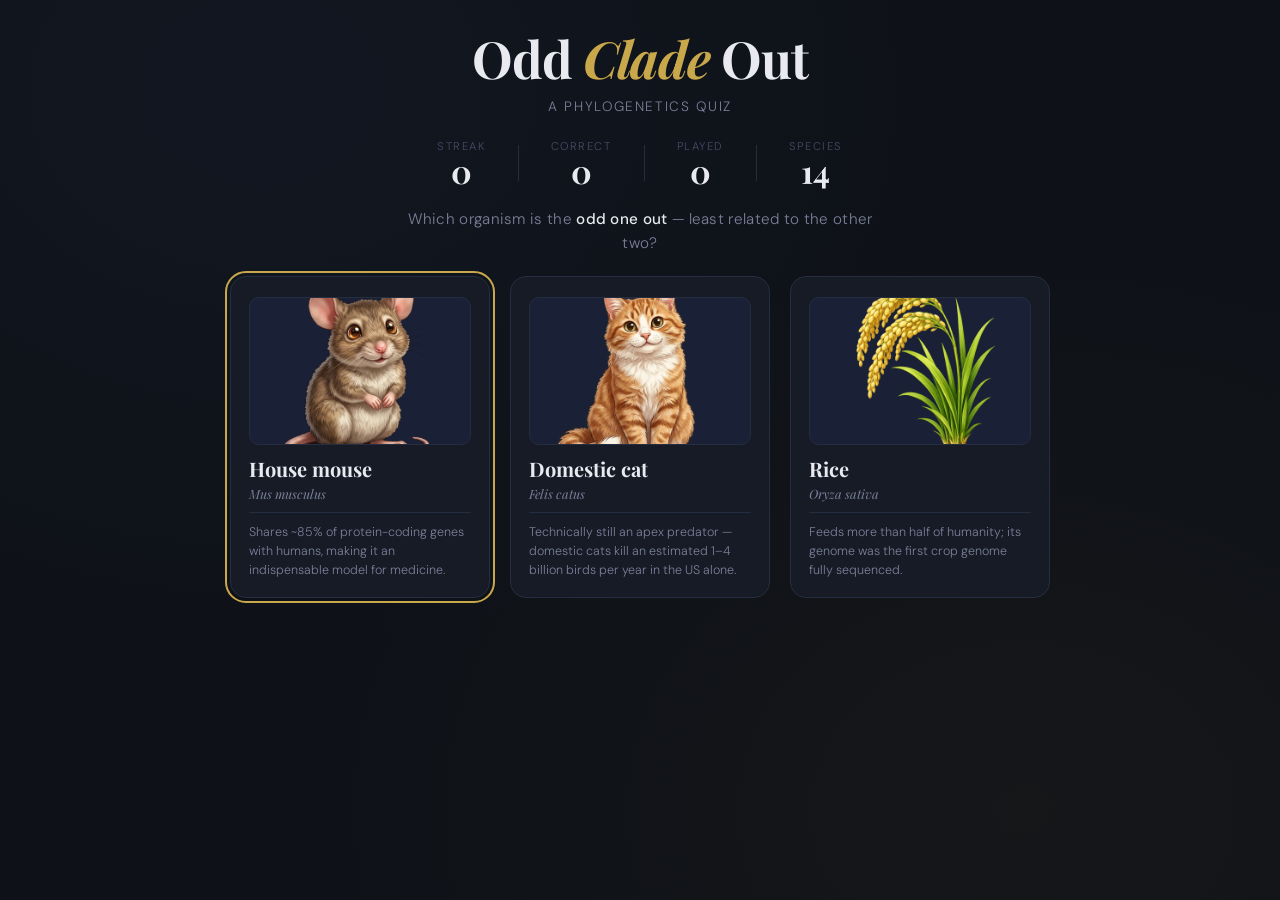
==== index.html @ dc3e4a96 "Rename entry point to index.html for GitHub Pages" ====
<!DOCTYPE html>
<html lang="en">
<head>
<meta charset="utf-8">
<title>Odd Clade Out</title>
<meta name="viewport" content="width=device-width, initial-scale=1.0">
<link rel="icon" href="favicon.png" />
<link rel="preconnect" href="https://fonts.googleapis.com">
<link href="https://fonts.googleapis.com/css2?family=Playfair+Display:ital,wght@0,700;1,400&family=DM+Sans:wght@300;400;500&display=swap" rel="stylesheet">
<link href="cladogame.css" rel="stylesheet">
</head>
<body>

<div id="streak-overlay">
  <div class="streak-message">🔥 On fire!</div>
</div>
<div id="newcreature-overlay">
  <div class="newcreature-inner">
    <div class="newcreature-badge">New creature unlocked!</div>
    <div class="newcreature-card">
      <div class="newcreature-image" id="newcreature-image"></div>
      <div class="newcreature-common" id="newcreature-common"></div>
      <div class="newcreature-sci" id="newcreature-sci"></div>
      <div class="card-divider"></div>
      <div class="newcreature-fact" id="newcreature-fact"></div>
    </div>
    <div class="newcreature-hint">Click anywhere to continue</div>
  </div>
</div>

<header>
  <h1 class="game-title">Odd <span>Clade</span> Out</h1>
  <p class="game-subtitle">A phylogenetics quiz</p>
</header>

<div class="score-bar">
  <div class="score-block">
    <span class="score-label">Streak</span>
    <span class="score-value" id="streak-display">0</span>
  </div>
  <div class="score-divider"></div>
  <div class="score-block">
    <span class="score-label">Correct</span>
    <span class="score-value" id="correct-display">0</span>
  </div>
  <div class="score-divider"></div>
  <div class="score-block">
    <span class="score-label">Played</span>
    <span class="score-value" id="played-display">0</span>
  </div>
  <div class="score-divider"></div>
  <div class="score-block">
    <span class="score-label">Species</span>
    <span class="score-value" id="species-display">0</span>
  </div>
</div>

<p class="prompt">
  Which organism is the <strong>odd one out</strong> — least related to the other two?
</p>

<div class="cards-grid" id="cards-grid"></div>
<div class="result-panel" id="result-panel"></div>
<button class="next-btn" id="next-btn" onclick="handleNextClick()">Next round →</button>

<script src="phylogeny.js"></script>
<script src="cladogame-logic.js"></script>
<script src="cladogame-ui.js"></script>
</body>
</html>
---- cladogame.css ----
*, *::before, *::after { box-sizing: border-box; margin: 0; padding: 0; }

:root {
  --bg:           #0e1117;
  --surface:      #161b26;
  --surface-hover:#1e2535;
  --border:       #252d40;
  --text-primary: #e8eaf0;
  --text-secondary:#7a8099;
  --text-dim:     #454d66;
  --gold:         #c9a84c;
  --gold-bg:      rgba(201,168,76,0.12);
  --gold-border:  rgba(201,168,76,0.4);
  --red:          #c94c4c;
  --red-bg:       rgba(201,76,76,0.12);
  --red-border:   rgba(201,76,76,0.4);
  --font-display: 'Playfair Display', Georgia, serif;
  --font-body:    'DM Sans', system-ui, sans-serif;
}

html, body {
  background: var(--bg);
  color: var(--text-primary);
  font-family: var(--font-body);
  font-weight: 300;
}

body {
  display: flex;
  flex-direction: column;
  align-items: center;
  min-height: 100vh;
  padding: 24px 24px 32px;
  background-image:
    radial-gradient(ellipse at 20% 10%, rgba(76,126,201,0.06) 0%, transparent 50%),
    radial-gradient(ellipse at 80% 90%, rgba(201,168,76,0.04) 0%, transparent 50%);
}

/* ── Header ── */
header {
  text-align: center;
  margin-bottom: 24px;
  animation: fadeDown 0.6s ease both;
}
.game-title {
  font-family: var(--font-display);
  font-size: clamp(2rem, 5vw, 3.2rem);
  font-weight: 700;
  letter-spacing: -0.02em;
  margin-bottom: 6px;
}
.game-title span { color: var(--gold); font-style: italic; }
.game-subtitle {
  font-size: 0.85rem;
  color: var(--text-secondary);
  letter-spacing: 0.12em;
  text-transform: uppercase;
}

/* ── Stats bar ── */
.score-bar {
  display: flex;
  align-items: center;
  gap: 32px;
  margin-bottom: 20px;
  animation: fadeDown 0.6s 0.1s ease both;
}
.score-block {
  display: flex;
  flex-direction: column;
  align-items: center;
  gap: 2px;
}
.score-label {
  font-size: 0.7rem;
  letter-spacing: 0.14em;
  text-transform: uppercase;
  color: var(--text-dim);
}
.score-value {
  font-family: var(--font-display);
  font-size: 2rem;
  font-weight: 700;
  line-height: 1;
  color: var(--text-primary);
}
.score-value.bump { animation: bump 0.25s ease; }
.score-divider { width: 1px; height: 36px; background: var(--border); }

/* ── Prompt ── */
.prompt {
  font-size: 0.95rem;
  color: var(--text-secondary);
  margin-bottom: 20px;
  letter-spacing: 0.02em;
  animation: fadeDown 0.6s 0.15s ease both;
  text-align: center;
  max-width: 480px;
  line-height: 1.6;
}
.prompt strong { color: var(--text-primary); font-weight: 500; }

/* ── Difficulty badge ── */
.difficulty-badge {
  font-size: 0.72rem;
  letter-spacing: 0.12em;
  text-transform: uppercase;
  color: var(--text-dim);
  margin-bottom: 16px;
  display: flex;
  align-items: center;
  gap: 7px;
}
.difficulty-badge .diff-dot {
  width: 7px;
  height: 7px;
  border-radius: 50%;
  flex-shrink: 0;
}
.difficulty-badge.easy   .diff-dot { background: #4caf7d; }
.difficulty-badge.medium .diff-dot { background: var(--gold); }
.difficulty-badge.hard   .diff-dot { background: #e0834a; }

/* ── Cards grid ── */
.cards-grid {
  display: grid;
  grid-template-columns: repeat(3, 1fr);
  gap: 20px;
  width: 100%;
  max-width: 820px;
  margin-bottom: 20px;
}

/* ── Card ── */
.card {
  background: var(--surface);
  border: 1px solid var(--border);
  border-radius: 16px;
  padding: 20px 18px 16px;
  display: flex;
  flex-direction: column;
  cursor: pointer;
  position: relative;
  overflow: hidden;
  transition: background 0.22s, border-color 0.22s, transform 0.22s, box-shadow 0.22s;
  animation: cardIn 0.5s ease both;
  user-select: none;
}
.card:nth-child(1) { animation-delay: 0.05s; }
.card:nth-child(2) { animation-delay: 0.12s; }
.card:nth-child(3) { animation-delay: 0.19s; }

.card:hover:not(.resolved) {
  background: var(--surface-hover);
  border-color: #353d58;
  transform: translateY(-4px);
  box-shadow: 0 12px 32px rgba(0,0,0,0.35);
}
.card:active:not(.resolved) { transform: translateY(-2px); }

.card.correct {
  background: var(--gold-bg);
  border-color: var(--gold-border);
  transform: translateY(-8px);
  box-shadow: 0 16px 40px rgba(201,168,76,0.15);
  cursor: default;
}
.card.wrong {
  background: var(--red-bg);
  border-color: var(--red-border);
  transform: translateY(-8px);
  box-shadow: 0 16px 40px rgba(201,76,76,0.15);
  cursor: default;
}
.card.dimmed { opacity: 0.45; cursor: default; pointer-events: none; transform: none; }
.card.resolved { cursor: default; pointer-events: none; }

/* ── Card contents ── */
.card-image {
  width: 100%;
  aspect-ratio: 3 / 2;
  border-radius: 10px;
  background: #1a2035;
  border: 1px solid var(--border);
  margin-bottom: 12px;
  display: flex;
  align-items: center;
  justify-content: center;
  overflow: hidden;
  flex-shrink: 0;
}
.card-image img { width: 100%; height: 100%; object-fit: cover; border-radius: 9px; }
.card-image-placeholder { display: flex; flex-direction: column; align-items: center; gap: 6px; }
.card-image-icon { font-size: 2.2rem; opacity: 0.25; }
.card-image-text { font-size: 0.65rem; letter-spacing: 0.1em; text-transform: uppercase; color: var(--text-dim); }

.card-common {
  font-family: var(--font-display);
  font-size: 1.25rem;
  font-weight: 700;
  line-height: 1.2;
  margin-bottom: 4px;
}
.card-sci {
  font-family: var(--font-display);
  font-style: italic;
  font-size: 0.8rem;
  color: var(--text-secondary);
  margin-bottom: 10px;
}
.card-divider { height: 1px; background: var(--border); margin-bottom: 10px; flex-shrink: 0; }
.card-fact { font-size: 0.78rem; color: var(--text-secondary); line-height: 1.55; flex-grow: 1; }

/* ── Wrong-card X overlay ── */
.card-overlay {
  position: absolute;
  inset: 0;
  display: flex;
  align-items: center;
  justify-content: center;
  border-radius: 15px;
  pointer-events: none;
  opacity: 0;
  transition: opacity 0.3s;
}
.card.wrong .card-overlay { opacity: 1; }
.x-mark { width: 56px; height: 56px; position: relative; }
.x-mark::before,
.x-mark::after {
  content: '';
  position: absolute;
  top: 50%; left: 50%;
  width: 48px; height: 3px;
  background: var(--red);
  border-radius: 2px;
  opacity: 0.8;
}
.x-mark::before { transform: translate(-50%,-50%) rotate(45deg); }
.x-mark::after  { transform: translate(-50%,-50%) rotate(-45deg); }

/* ── Result panel ── */
.result-panel {
  width: 100%;
  max-width: 820px;
  background: var(--surface);
  border: 1px solid var(--border);
  border-radius: 12px;
  padding: 20px 24px;
  font-size: 0.85rem;
  color: var(--text-secondary);
  line-height: 1.65;
  opacity: 0;
  transform: translateY(8px);
  transition: opacity 0.4s 0.3s, transform 0.4s 0.3s;
  margin-bottom: 16px;
  min-height: 60px;
}
.result-panel.visible { opacity: 1; transform: translateY(0); }
.result-panel strong { font-weight: 500; color: var(--text-primary); }
.result-panel .clade-name { font-style: italic; color: var(--gold); }

/* ── Next button ── */
.next-btn {
  background: transparent;
  border: 1px solid var(--border);
  color: var(--text-secondary);
  font-family: var(--font-body);
  font-size: 0.8rem;
  letter-spacing: 0.1em;
  text-transform: uppercase;
  padding: 10px 28px;
  border-radius: 100px;
  cursor: pointer;
  transition: all 0.2s;
  opacity: 0;
  pointer-events: none;
}
.next-btn.visible { opacity: 1; pointer-events: all; }
.next-btn:hover {
  background: var(--surface-hover);
  border-color: #404a66;
  color: var(--text-primary);
  transform: translateY(-1px);
}

/* ── Keyboard focus rings ── */
.card:focus-visible {
  outline: 2px solid var(--gold);
  outline-offset: 3px;
}
.next-btn:focus-visible {
  outline: 2px solid var(--text-secondary);
  outline-offset: 3px;
}

/* ── New-creature unlock overlay ── */
#newcreature-overlay {
  position: fixed;
  inset: 0;
  background: rgba(10, 12, 20, 0.88);
  backdrop-filter: blur(4px);
  z-index: 102;
  display: flex;
  align-items: center;
  justify-content: center;
  cursor: pointer;
  opacity: 0;
  pointer-events: none;
  transition: opacity 0.3s ease;
  overflow: hidden;
}
#newcreature-overlay.active {
  opacity: 1;
  pointer-events: auto;
}
.newcreature-inner {
  display: flex;
  flex-direction: column;
  align-items: center;
  gap: 16px;
  animation: none;
}
#newcreature-overlay.active .newcreature-inner {
  animation: newCreaturePop 0.5s cubic-bezier(0.175, 0.885, 0.32, 1.275) forwards;
}
.newcreature-badge {
  font-family: var(--font-display);
  font-size: clamp(0.9rem, 2.5vw, 1.2rem);
  font-weight: 700;
  letter-spacing: 0.14em;
  text-transform: uppercase;
  color: var(--gold);
  text-shadow: 0 0 30px rgba(201,168,76,0.6);
}
.newcreature-card {
  background: var(--surface);
  border: 1px solid var(--border);
  border-radius: var(--radius);
  padding: 20px;
  width: min(340px, 90vw);
  display: flex;
  flex-direction: column;
  align-items: center;
  gap: 10px;
  box-shadow: 0 0 60px rgba(201,168,76,0.25), 0 8px 32px rgba(0,0,0,0.5);
}
.newcreature-image {
  width: 100%;
  max-height: 220px;
  overflow: hidden;
  border-radius: calc(var(--radius) - 4px);
  display: flex;
  align-items: center;
  justify-content: center;
}
.newcreature-image img {
  width: 100%;
  height: 220px;
  object-fit: contain;
}
.newcreature-common {
  font-family: var(--font-display);
  font-size: clamp(1.4rem, 4vw, 1.9rem);
  font-weight: 700;
  color: var(--text-primary);
  text-align: center;
}
.newcreature-sci {
  font-style: italic;
  font-size: 0.85rem;
  color: var(--text-secondary);
  text-align: center;
}
.newcreature-fact {
  font-size: 0.82rem;
  color: var(--text-secondary);
  text-align: center;
  line-height: 1.5;
}
.newcreature-hint {
  font-size: 0.78rem;
  color: var(--text-secondary);
  opacity: 0.6;
  letter-spacing: 0.06em;
}
@keyframes newCreaturePop {
  from { opacity: 0; transform: scale(0.75) translateY(20px); }
  to   { opacity: 1; transform: scale(1) translateY(0); }
}

/* ── Hot-streak overlay ── */
#streak-overlay {
  position: fixed;
  inset: 0;
  pointer-events: none;
  z-index: 100;
  display: flex;
  align-items: center;
  justify-content: center;
  overflow: hidden;
}
#streak-overlay .streak-message {
  font-family: var(--font-display);
  font-size: clamp(2rem, 6vw, 4rem);
  font-weight: 700;
  font-style: italic;
  color: var(--gold);
  text-shadow: 0 0 40px rgba(201,168,76,0.6);
  opacity: 0;
  transform: scale(0.7);
  transition: none;
}
#streak-overlay.active .streak-message {
  animation: streakPop 1.6s ease forwards;
}
.particle {
  position: absolute;
  width: 8px;
  height: 8px;
  border-radius: 50%;
  background: hsl(var(--hue, 45), 90%, 65%);
  animation: particleFly 1s ease forwards;
  opacity: 0;
}

/* ── Keyframes ── */
@keyframes fadeDown {
  from { opacity: 0; transform: translateY(-12px); }
  to   { opacity: 1; transform: translateY(0); }
}
@keyframes cardIn {
  from { opacity: 0; transform: translateY(20px) scale(0.97); }
  to   { opacity: 1; transform: translateY(0) scale(1); }
}
@keyframes scoreFlash {
  0%   { color: var(--gold); transform: scale(1.35); }
  100% { color: var(--text-primary); transform: scale(1); }
}
@keyframes scoreFlashRed {
  0%   { color: var(--red); transform: scale(1.35); }
  100% { color: var(--text-primary); transform: scale(1); }
}
@keyframes bump {
  0%,100% { transform: scale(1); }
  50%      { transform: scale(1.35); }
}
@keyframes streakPop {
  0%   { opacity: 0;   transform: scale(0.7) rotate(-3deg); }
  15%  { opacity: 1;   transform: scale(1.1) rotate(1deg); }
  30%  { opacity: 1;   transform: scale(1)   rotate(0deg); }
  70%  { opacity: 1;   transform: scale(1)   rotate(0deg); }
  100% { opacity: 0;   transform: scale(0.9) rotate(2deg); }
}
@keyframes particleFly {
  0%   { opacity: 1;   transform: translate(0,0) scale(1); }
  100% { opacity: 0;   transform: translate(var(--dx,0), var(--dy,-80px)) scale(0.3); }
}

@media (max-width: 600px) {
  body { padding: 12px 16px 20px; }
  header { margin-bottom: 10px; }
  .score-bar { gap: 20px; margin-bottom: 10px; }
  .prompt { margin-bottom: 10px; }
  .difficulty-badge { margin-bottom: 10px; }
  .cards-grid { grid-template-columns: 1fr; max-width: 480px; gap: 10px; margin-bottom: 10px; }
  .result-panel { margin-bottom: 12px; }

  /* Hide empty panels before a round is answered — saves ~130px */
  .result-panel:not(.visible) { display: none; }
  .next-btn:not(.visible) { display: none; }

  /* Post-round: collapse cards into a compact 3-column strip.
     The full cards stay visible during the round; after answering they shrink
     so the explanation and Next button fit on screen without scrolling. */
  .cards-grid.post-round {
    grid-template-columns: repeat(3, 1fr);
    gap: 8px;
    margin-bottom: 12px;
  }
  .cards-grid.post-round .card {
    display: flex;
    flex-direction: column;
    align-items: center;
    justify-content: center;
    padding: 10px 6px;
    transform: none !important;  /* suppress the correct/wrong elevation */
  }
  .cards-grid.post-round .card-image,
  .cards-grid.post-round .card-sci,
  .cards-grid.post-round .card-divider,
  .cards-grid.post-round .card-fact,
  .cards-grid.post-round .card-overlay { display: none; }
  .cards-grid.post-round .card-common {
    font-size: 0.72rem;
    line-height: 1.3;
    text-align: center;
    margin-bottom: 0;
  }

  /* Horizontal card layout: thumbnail on left, name + sci stacked on right */
  .card {
    display: grid;
    grid-template-columns: 64px 1fr;
    grid-template-rows: auto auto;
    column-gap: 14px;
    padding: 12px 14px;
    align-items: center;
  }
  .card-image {
    grid-column: 1;
    grid-row: 1 / 3;
    width: 64px;
    height: 64px;
    aspect-ratio: 1 / 1;
    margin-bottom: 0;
  }
  .card-common {
    grid-column: 2;
    grid-row: 1;
    font-size: 1.05rem;
    margin-bottom: 2px;
    align-self: end;
  }
  .card-sci {
    grid-column: 2;
    grid-row: 2;
    margin-bottom: 0;
    align-self: start;
  }
  .card-divider,
  .card-fact { display: none; }
}
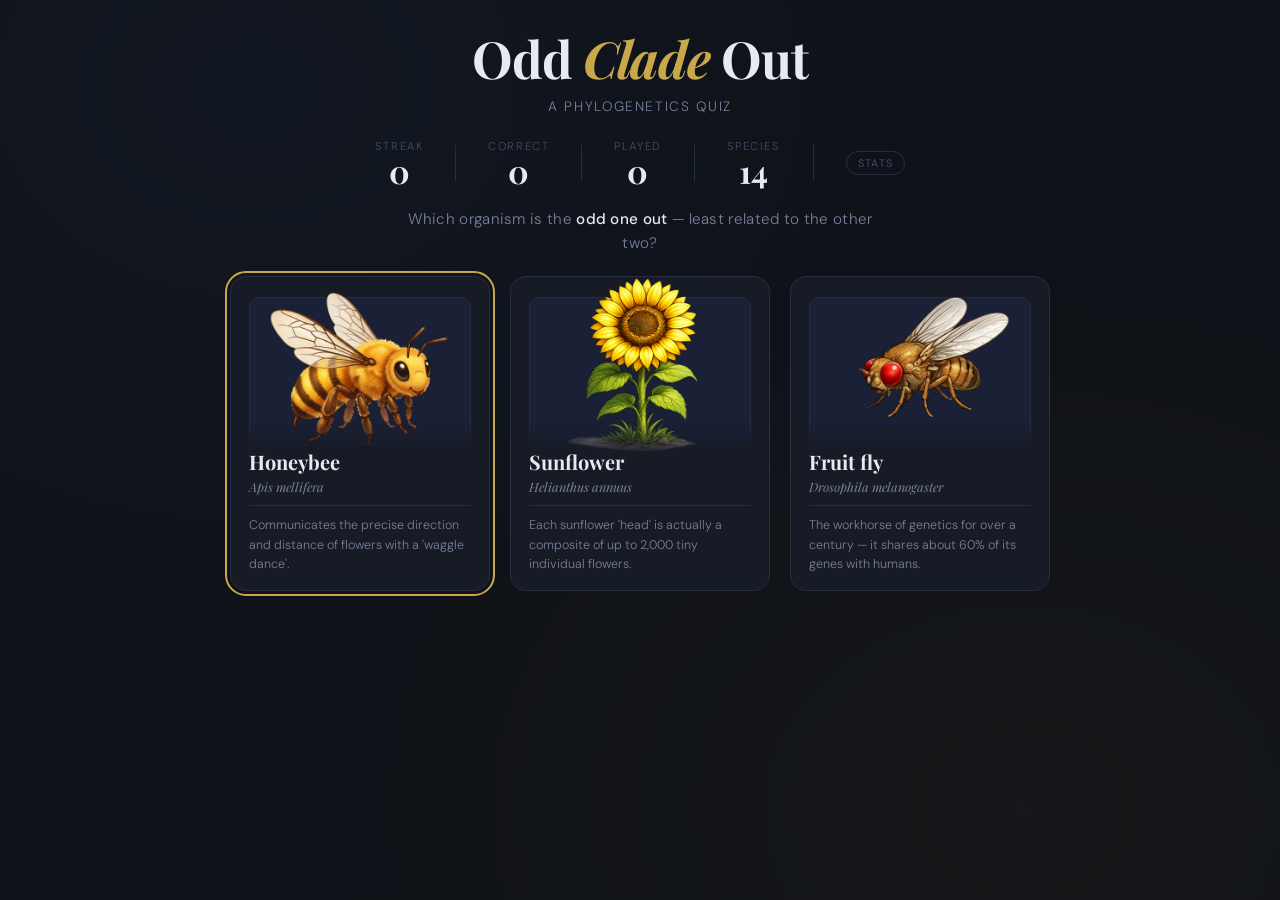
==== commit db840dc6: "New features" ====
--- a/index.html
+++ b/index.html
@@ -10,6 +10,59 @@
 <link href="cladogame.css" rel="stylesheet">
 </head>
 <body>
+
+<div id="stats-overlay">
+  <div class="stats-panel">
+    <div class="stats-panel-header">
+      <div class="stats-panel-title-row">
+        <h2 class="stats-panel-title">Statistics</h2>
+        <span id="stats-prestige-level" class="stats-prestige-level"></span>
+      </div>
+      <button class="stats-close-btn" onclick="closeStats()">×</button>
+    </div>
+    <div class="stats-summary">
+      <div class="stats-num">
+        <span class="stats-num-value" id="stats-accuracy-val">—</span>
+        <span class="stats-num-label">Accuracy</span>
+      </div>
+      <div class="stats-num-divider"></div>
+      <div class="stats-num">
+        <span class="stats-num-value" id="stats-played-val">—</span>
+        <span class="stats-num-label">Rounds</span>
+      </div>
+      <div class="stats-num-divider"></div>
+      <div class="stats-num">
+        <span class="stats-num-value" id="stats-streak-val">—</span>
+        <span class="stats-num-label">Best streak</span>
+      </div>
+    </div>
+    <div id="stats-no-data" class="stats-empty">Play some rounds to see your stats.</div>
+    <div id="stats-data">
+      <div class="stats-section">
+        <div class="stats-section-label">Accuracy spotting the odd one out, by clade</div>
+        <div id="stats-clades"></div>
+      </div>
+      <div class="stats-section" id="stats-hardest-wrap">
+        <div class="stats-section-label">Hardest triple you've solved</div>
+        <div id="stats-hardest"></div>
+      </div>
+    </div>
+    <div id="stats-prestige-section" class="stats-section">
+      <div id="stats-prestige-ready">
+        <div class="stats-section-label">New run</div>
+        <p class="stats-prestige-desc">You've unlocked every creature. You can prestige — your best streak and lifetime stats carry over, and you'll re-earn creatures on a fresh start.</p>
+        <button class="stats-prestige-btn" onclick="showPrestigeConfirm()">Prestige →</button>
+      </div>
+      <div id="stats-prestige-confirm">
+        <p class="stats-prestige-desc">Reset creatures and round history? Your best streak and lifetime totals are kept.</p>
+        <div class="stats-prestige-confirm-btns">
+          <button class="stats-prestige-confirm-go" onclick="confirmPrestige()">Confirm prestige</button>
+          <button class="stats-prestige-confirm-cancel" onclick="hidePrestigeConfirm()">Cancel</button>
+        </div>
+      </div>
+    </div>
+  </div>
+</div>
 
 <div id="streak-overlay">
   <div class="streak-message">🔥 On fire!</div>
@@ -53,7 +106,11 @@
     <span class="score-label">Species</span>
     <span class="score-value" id="species-display">0</span>
   </div>
+  <div class="score-divider"></div>
+  <button class="score-stats-btn" onclick="openStats()">Stats</button>
 </div>
+
+<div id="prestige-badge" class="prestige-badge"></div>
 
 <p class="prompt">
   Which organism is the <strong>odd one out</strong> — least related to the other two?
--- a/cladogame.css
+++ b/cladogame.css
@@ -186,10 +186,20 @@
   display: flex;
   align-items: center;
   justify-content: center;
-  overflow: hidden;
+  overflow: visible;
   flex-shrink: 0;
-}
-.card-image img { width: 100%; height: 100%; object-fit: cover; border-radius: 9px; }
+  position: relative;
+  z-index: 0; /* stacking context: painted before card text, so text stays on top */
+}
+.card-image img {
+  position: absolute;
+  left: 0;
+  width: 100%;
+  height: auto;        /* natural height — overflows frame top/bottom as needed */
+  top: 50%;
+  transform: translateY(-50%);
+  border-radius: 9px;
+}
 .card-image-placeholder { display: flex; flex-direction: column; align-items: center; gap: 6px; }
 .card-image-icon { font-size: 2.2rem; opacity: 0.25; }
 .card-image-text { font-size: 0.65rem; letter-spacing: 0.1em; text-transform: uppercase; color: var(--text-dim); }
@@ -199,14 +209,23 @@
   font-size: 1.25rem;
   font-weight: 700;
   line-height: 1.2;
+  margin-top: -2.2rem;          /* pull up into bottom of image frame */
+  padding-top: 1.8rem;          /* gradient breathing room */
   margin-bottom: 4px;
-}
+  position: relative;
+  z-index: 1;                   /* renders above .card-image stacking context */
+  background: linear-gradient(to bottom, transparent, var(--surface) 60%);
+}
+.card.correct .card-common { background: linear-gradient(to bottom, transparent, #2b2c2b 60%); }
+.card.wrong   .card-common { background: linear-gradient(to bottom, transparent, #2b212b 60%); }
 .card-sci {
   font-family: var(--font-display);
   font-style: italic;
   font-size: 0.8rem;
   color: var(--text-secondary);
   margin-bottom: 10px;
+  position: relative;
+  z-index: 1;
 }
 .card-divider { height: 1px; background: var(--border); margin-bottom: 10px; flex-shrink: 0; }
 .card-fact { font-size: 0.78rem; color: var(--text-secondary); line-height: 1.55; flex-grow: 1; }
@@ -257,7 +276,12 @@
 }
 .result-panel.visible { opacity: 1; transform: translateY(0); }
 .result-panel strong { font-weight: 500; color: var(--text-primary); }
-.result-panel .clade-name { font-style: italic; color: var(--gold); }
+.result-panel .clade-name { font-style: italic; color: var(--gold); text-decoration: none; }
+.result-panel .clade-name:hover { text-decoration: underline; }
+.cladogram { margin-top: 1rem; padding-top: 0.75rem; border-top: 1px solid var(--border); }
+.learn-more { margin-top: 0.65rem; font-size: 0.75rem; color: var(--text-dim); }
+.learn-more a { color: var(--gold); text-decoration: none; }
+.learn-more a:hover { text-decoration: underline; }
 
 /* ── Next button ── */
 .next-btn {
@@ -292,6 +316,232 @@
   outline: 2px solid var(--text-secondary);
   outline-offset: 3px;
 }
+
+/* ── Prestige badge (below score bar) ── */
+.prestige-badge {
+  font-size: 0.72rem;
+  letter-spacing: 0.14em;
+  text-transform: uppercase;
+  color: var(--gold);
+  margin-top: -12px;    /* pull up toward score bar */
+  margin-bottom: 16px;
+  text-align: center;
+}
+
+/* ── Stats button in score bar ── */
+.score-stats-btn {
+  background: none;
+  border: 1px solid var(--border);
+  color: var(--text-dim);
+  font-family: var(--font-body);
+  font-size: 0.68rem;
+  letter-spacing: 0.12em;
+  text-transform: uppercase;
+  padding: 4px 11px;
+  border-radius: 100px;
+  cursor: pointer;
+  transition: color 0.2s, border-color 0.2s;
+}
+.score-stats-btn:hover { color: var(--text-secondary); border-color: #404a66; }
+.score-stats-btn:focus-visible { outline: 2px solid var(--text-secondary); outline-offset: 3px; }
+
+/* ── Stats overlay ── */
+#stats-overlay {
+  position: fixed;
+  inset: 0;
+  background: rgba(10, 12, 20, 0.88);
+  backdrop-filter: blur(4px);
+  z-index: 101;
+  display: flex;
+  align-items: flex-start;
+  justify-content: center;
+  padding: 48px 24px 32px;
+  opacity: 0;
+  pointer-events: none;
+  transition: opacity 0.25s ease;
+  overflow-y: auto;
+}
+#stats-overlay.active { opacity: 1; pointer-events: auto; }
+
+.stats-panel {
+  background: var(--surface);
+  border: 1px solid var(--border);
+  border-radius: 16px;
+  width: min(520px, 100%);
+  box-shadow: 0 8px 40px rgba(0,0,0,0.6);
+}
+#stats-overlay.active .stats-panel {
+  animation: statsPanelIn 0.3s cubic-bezier(0.175, 0.885, 0.32, 1.275) forwards;
+}
+@keyframes statsPanelIn {
+  from { opacity: 0; transform: scale(0.94) translateY(12px); }
+  to   { opacity: 1; transform: scale(1) translateY(0); }
+}
+
+.stats-panel-header {
+  display: flex;
+  align-items: center;
+  justify-content: space-between;
+  padding: 20px 24px 0;
+}
+.stats-panel-title {
+  font-family: var(--font-display);
+  font-size: 1.3rem;
+  font-weight: 700;
+}
+.stats-close-btn {
+  background: none;
+  border: none;
+  color: var(--text-secondary);
+  font-size: 1.5rem;
+  line-height: 1;
+  cursor: pointer;
+  padding: 2px 6px;
+  border-radius: 6px;
+  transition: color 0.15s;
+}
+.stats-close-btn:hover { color: var(--text-primary); }
+.stats-close-btn:focus-visible { outline: 2px solid var(--text-secondary); outline-offset: 2px; }
+
+.stats-summary {
+  display: flex;
+  align-items: center;
+  gap: 24px;
+  padding: 20px 24px;
+  border-bottom: 1px solid var(--border);
+}
+.stats-num {
+  display: flex;
+  flex-direction: column;
+  align-items: center;
+  gap: 2px;
+}
+.stats-num-value {
+  font-family: var(--font-display);
+  font-size: 1.75rem;
+  font-weight: 700;
+  line-height: 1;
+  color: var(--text-primary);
+}
+.stats-num-label {
+  font-size: 0.68rem;
+  letter-spacing: 0.12em;
+  text-transform: uppercase;
+  color: var(--text-dim);
+}
+.stats-num-divider { width: 1px; height: 30px; background: var(--border); }
+
+.stats-empty {
+  padding: 24px;
+  font-size: 0.85rem;
+  color: var(--text-secondary);
+  text-align: center;
+}
+
+.stats-section {
+  padding: 16px 24px;
+  border-top: 1px solid var(--border);
+}
+.stats-section-label {
+  font-size: 0.68rem;
+  letter-spacing: 0.12em;
+  text-transform: uppercase;
+  color: var(--text-dim);
+  margin-bottom: 12px;
+}
+
+/* Clade accuracy rows */
+.clade-stat-row {
+  display: grid;
+  grid-template-columns: 130px 1fr 38px 32px;
+  align-items: center;
+  gap: 10px;
+  margin-bottom: 9px;
+  font-size: 0.8rem;
+}
+.clade-stat-row:last-child { margin-bottom: 0; }
+.clade-stat-name { color: var(--text-secondary); }
+.clade-stat-bar-wrap {
+  height: 5px;
+  background: var(--border);
+  border-radius: 3px;
+  overflow: hidden;
+}
+.clade-stat-bar {
+  height: 100%;
+  background: var(--gold);
+  border-radius: 3px;
+}
+.clade-stat-pct { color: var(--text-primary); font-weight: 500; text-align: right; }
+.clade-stat-n   { color: var(--text-dim); font-size: 0.72rem; text-align: right; }
+
+/* Prestige level in stats header */
+.stats-panel-title-row {
+  display: flex;
+  align-items: baseline;
+  gap: 10px;
+}
+.stats-prestige-level {
+  font-family: var(--font-display);
+  font-style: italic;
+  font-size: 0.88rem;
+  color: var(--gold);
+}
+
+/* Prestige section */
+.stats-prestige-desc {
+  font-size: 0.82rem;
+  color: var(--text-secondary);
+  line-height: 1.55;
+  margin-bottom: 12px;
+}
+.stats-prestige-btn {
+  background: transparent;
+  border: 1px solid var(--gold-border);
+  color: var(--gold);
+  font-family: var(--font-body);
+  font-size: 0.78rem;
+  letter-spacing: 0.08em;
+  padding: 7px 18px;
+  border-radius: 100px;
+  cursor: pointer;
+  transition: background 0.2s;
+}
+.stats-prestige-btn:hover { background: var(--gold-bg); }
+.stats-prestige-btn:focus-visible { outline: 2px solid var(--gold); outline-offset: 3px; }
+.stats-prestige-confirm-btns { display: flex; gap: 10px; }
+.stats-prestige-confirm-go {
+  background: var(--gold-bg);
+  border: 1px solid var(--gold-border);
+  color: var(--gold);
+  font-family: var(--font-body);
+  font-size: 0.78rem;
+  letter-spacing: 0.08em;
+  padding: 7px 16px;
+  border-radius: 100px;
+  cursor: pointer;
+  transition: background 0.2s;
+}
+.stats-prestige-confirm-go:hover { background: rgba(201,168,76,0.25); }
+.stats-prestige-confirm-cancel {
+  background: transparent;
+  border: 1px solid var(--border);
+  color: var(--text-secondary);
+  font-family: var(--font-body);
+  font-size: 0.78rem;
+  letter-spacing: 0.08em;
+  padding: 7px 16px;
+  border-radius: 100px;
+  cursor: pointer;
+  transition: color 0.2s, border-color 0.2s;
+}
+.stats-prestige-confirm-cancel:hover { color: var(--text-primary); border-color: #404a66; }
+
+/* Hardest triple */
+.hardest-row { font-size: 0.85rem; color: var(--text-secondary); line-height: 1.6; }
+.hardest-row strong { color: var(--text-primary); font-weight: 500; }
+.hardest-vs { color: var(--text-dim); font-size: 0.78rem; }
+.hardest-difficulty { margin-top: 4px; font-size: 0.75rem; color: var(--text-dim); }
 
 /* ── New-creature unlock overlay ── */
 #newcreature-overlay {
@@ -494,6 +744,9 @@
     font-size: 0.72rem;
     line-height: 1.3;
     text-align: center;
+    margin-top: 0;
+    padding-top: 0;
+    background: none;
     margin-bottom: 0;
   }
 
@@ -513,11 +766,23 @@
     height: 64px;
     aspect-ratio: 1 / 1;
     margin-bottom: 0;
+    overflow: hidden; /* no overflow effect on small thumbnail */
+  }
+  .card-image img {
+    position: static;
+    width: 100%;
+    height: 100%;
+    top: auto;
+    transform: none;
+    object-fit: cover;
   }
   .card-common {
     grid-column: 2;
     grid-row: 1;
     font-size: 1.05rem;
+    margin-top: 0;     /* reset desktop image-overlap effect */
+    padding-top: 0;
+    background: none;
     margin-bottom: 2px;
     align-self: end;
   }
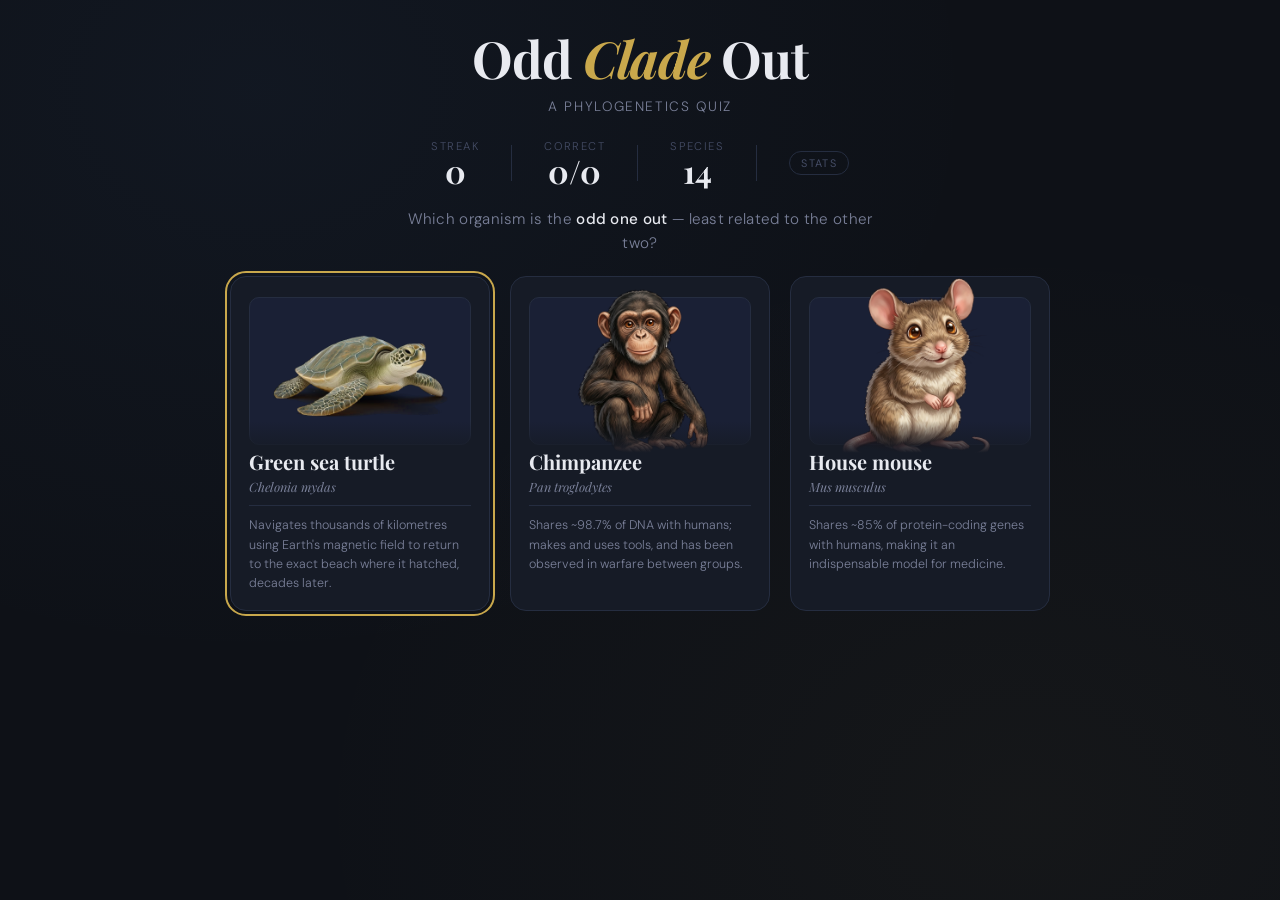
==== commit 2a4d2ab9: "Add features and new creatures" ====
--- a/index.html
+++ b/index.html
@@ -41,6 +41,10 @@
       <div class="stats-section">
         <div class="stats-section-label">Accuracy spotting the odd one out, by clade</div>
         <div id="stats-clades"></div>
+      </div>
+      <div class="stats-section" id="stats-history-wrap">
+        <div class="stats-section-label">Recent rounds</div>
+        <div id="stats-history" class="stats-history-log"></div>
       </div>
       <div class="stats-section" id="stats-hardest-wrap">
         <div class="stats-section-label">Hardest triple you've solved</div>
@@ -94,12 +98,7 @@
   <div class="score-divider"></div>
   <div class="score-block">
     <span class="score-label">Correct</span>
-    <span class="score-value" id="correct-display">0</span>
-  </div>
-  <div class="score-divider"></div>
-  <div class="score-block">
-    <span class="score-label">Played</span>
-    <span class="score-value" id="played-display">0</span>
+    <span class="score-value" id="correct-display">0/0</span>
   </div>
   <div class="score-divider"></div>
   <div class="score-block">
--- a/cladogame.css
+++ b/cladogame.css
@@ -230,7 +230,7 @@
 .card-divider { height: 1px; background: var(--border); margin-bottom: 10px; flex-shrink: 0; }
 .card-fact { font-size: 0.78rem; color: var(--text-secondary); line-height: 1.55; flex-grow: 1; }
 
-/* ── Wrong-card X overlay ── */
+/* ── Result mark overlays (correct ✓ / wrong ✗) ── */
 .card-overlay {
   position: absolute;
   inset: 0;
@@ -242,20 +242,47 @@
   opacity: 0;
   transition: opacity 0.3s;
 }
-.card.wrong .card-overlay { opacity: 1; }
-.x-mark { width: 56px; height: 56px; position: relative; }
+.card.correct .card-overlay,
+.card.wrong   .card-overlay { opacity: 1; }
+
+/* Show correct mark on correct cards, X mark on wrong cards */
+.check-mark { display: none; }
+.card.correct .x-mark      { display: none; }
+.card.correct .check-mark  { display: block; }
+
+/* Shared: dark circular backdrop makes the mark legible on any background */
+.x-mark,
+.check-mark {
+  width: 64px; height: 64px;
+  position: relative;
+  background: rgba(0,0,0,0.42);
+  border-radius: 50%;
+}
+
+/* X mark: two white bars */
 .x-mark::before,
 .x-mark::after {
   content: '';
   position: absolute;
   top: 50%; left: 50%;
-  width: 48px; height: 3px;
-  background: var(--red);
-  border-radius: 2px;
-  opacity: 0.8;
+  width: 38px; height: 5px;
+  background: rgba(255,255,255,0.92);
+  border-radius: 3px;
 }
 .x-mark::before { transform: translate(-50%,-50%) rotate(45deg); }
 .x-mark::after  { transform: translate(-50%,-50%) rotate(-45deg); }
+
+/* Check mark: rotated L-shape (border-left + border-bottom) */
+.check-mark::before {
+  content: '';
+  position: absolute;
+  left: 15px; top: 16px;
+  width: 32px; height: 18px;
+  border-left: 5px solid rgba(255,255,255,0.92);
+  border-bottom: 5px solid rgba(255,255,255,0.92);
+  border-radius: 0 0 0 2px;
+  transform: rotate(-45deg);
+}
 
 /* ── Result panel ── */
 .result-panel {
@@ -276,12 +303,12 @@
 }
 .result-panel.visible { opacity: 1; transform: translateY(0); }
 .result-panel strong { font-weight: 500; color: var(--text-primary); }
-.result-panel .clade-name { font-style: italic; color: var(--gold); text-decoration: none; }
+.result-panel .clade-name { color: var(--gold); text-decoration: none; }
 .result-panel .clade-name:hover { text-decoration: underline; }
+.result-panel .organism-link { color: inherit; text-decoration: underline;
+  text-decoration-color: var(--text-dim); text-underline-offset: 2px; }
+.result-panel .organism-link:hover { color: var(--gold); text-decoration-color: var(--gold); }
 .cladogram { margin-top: 1rem; padding-top: 0.75rem; border-top: 1px solid var(--border); }
-.learn-more { margin-top: 0.65rem; font-size: 0.75rem; color: var(--text-dim); }
-.learn-more a { color: var(--gold); text-decoration: none; }
-.learn-more a:hover { text-decoration: underline; }
 
 /* ── Next button ── */
 .next-btn {
@@ -449,6 +476,37 @@
   color: var(--text-dim);
   margin-bottom: 12px;
 }
+
+/* Round history log */
+.stats-history-log {
+  max-height: 260px;
+  overflow-y: auto;
+  display: flex;
+  flex-direction: column;
+  gap: 5px;
+}
+.history-row {
+  display: flex;
+  align-items: baseline;
+  gap: 8px;
+  font-size: 0.8rem;
+  line-height: 1.5;
+}
+.history-marker {
+  flex-shrink: 0;
+  font-size: 0.75rem;
+  font-weight: 700;
+  width: 14px;
+  text-align: center;
+}
+.history-correct .history-marker { color: #5a9e6f; }
+.history-wrong   .history-marker { color: #b05050; }
+.history-body { color: var(--text-secondary); }
+.history-pair { color: var(--text-primary); font-weight: 500; }
+.history-sep  { color: var(--text-dim); }
+.history-odd  { color: var(--gold); }
+.history-odd-label { font-size: 0.72rem; color: var(--text-dim); }
+.history-guess     { font-size: 0.72rem; color: var(--text-dim); }
 
 /* Clade accuracy rows */
 .clade-stat-row {
